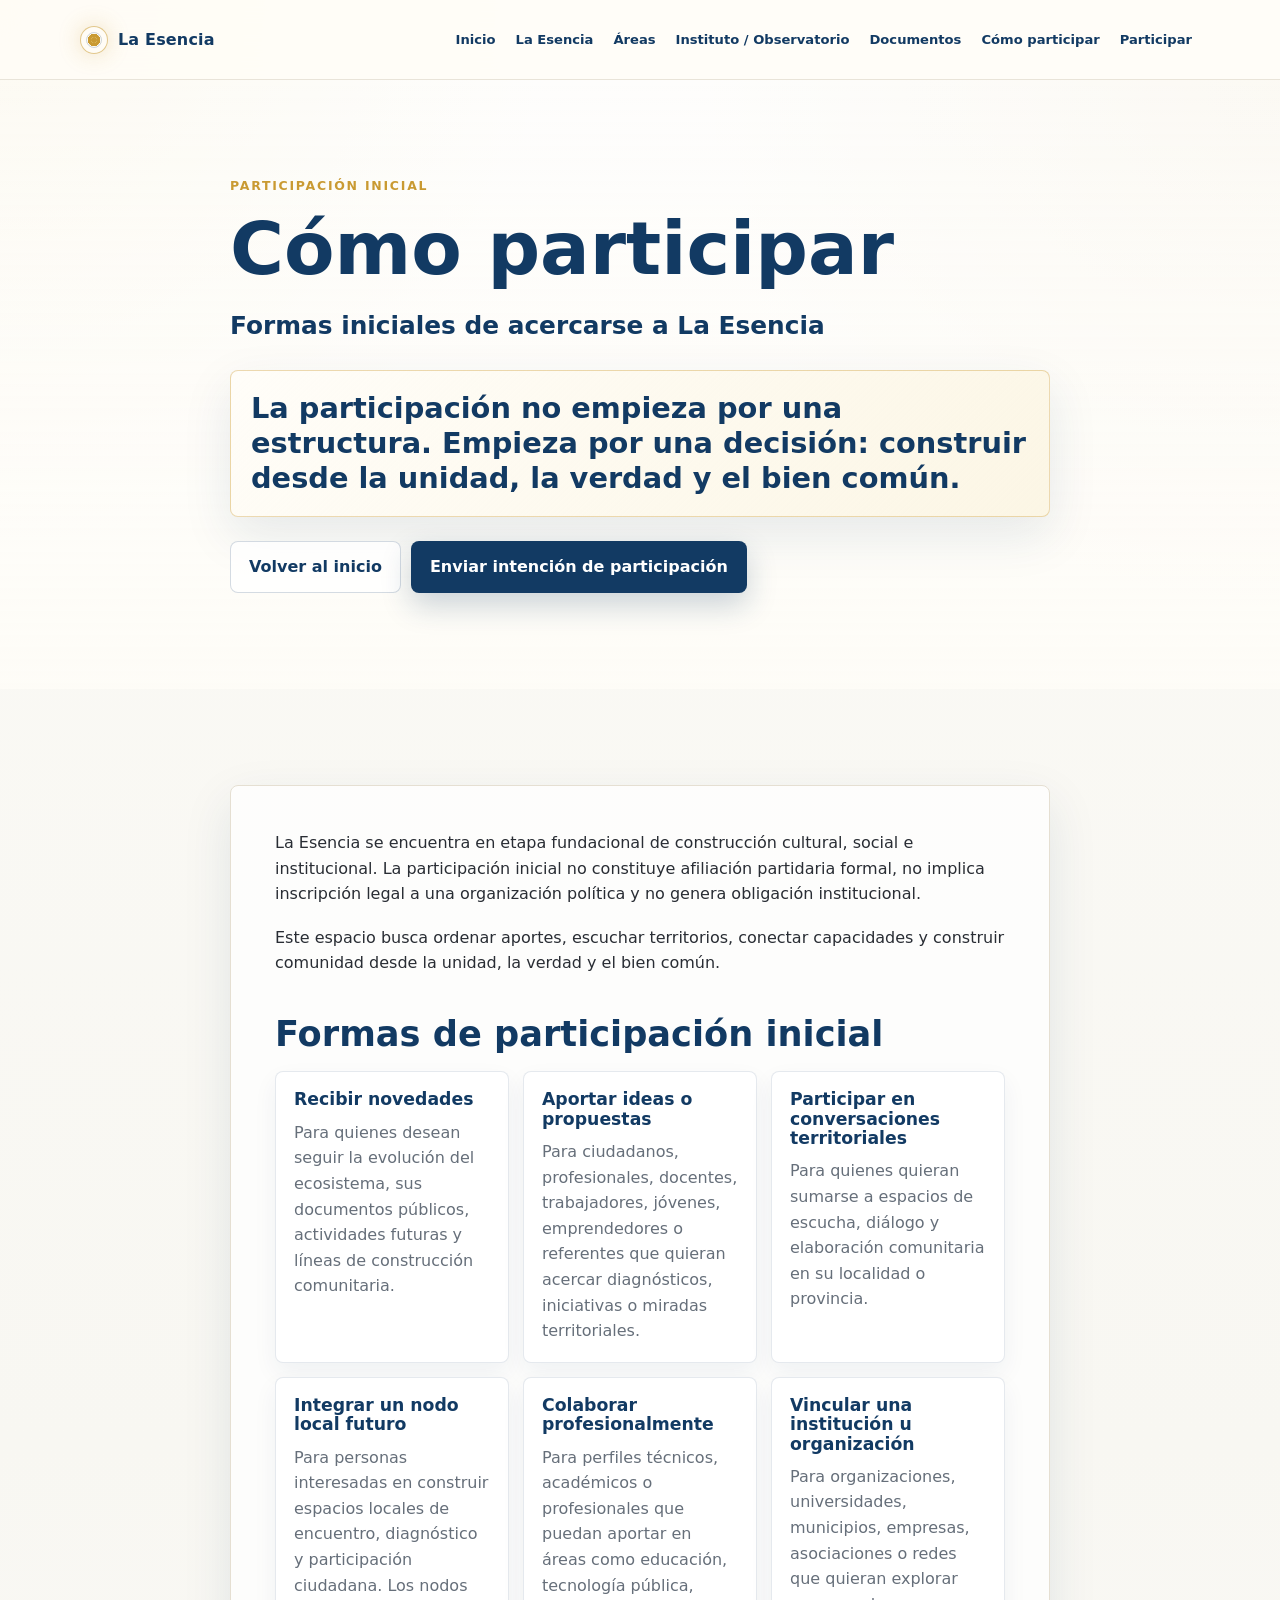
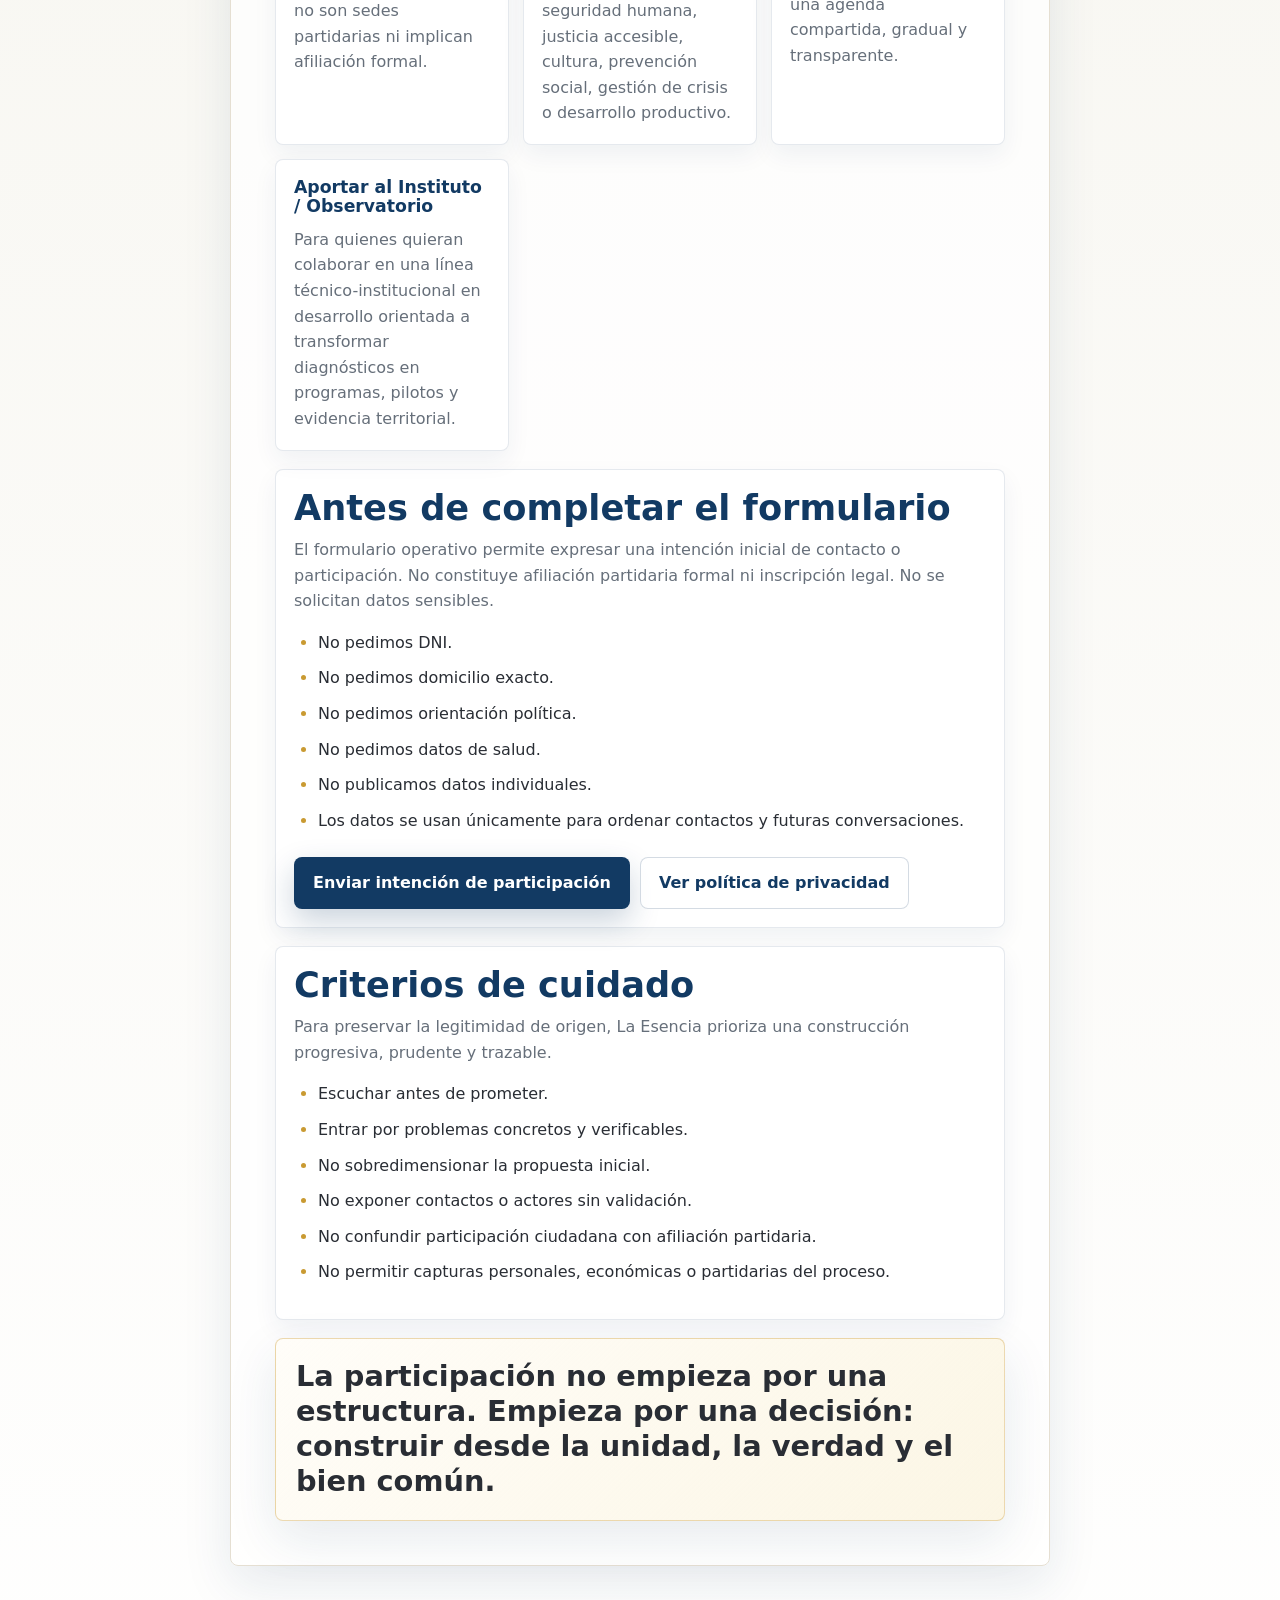
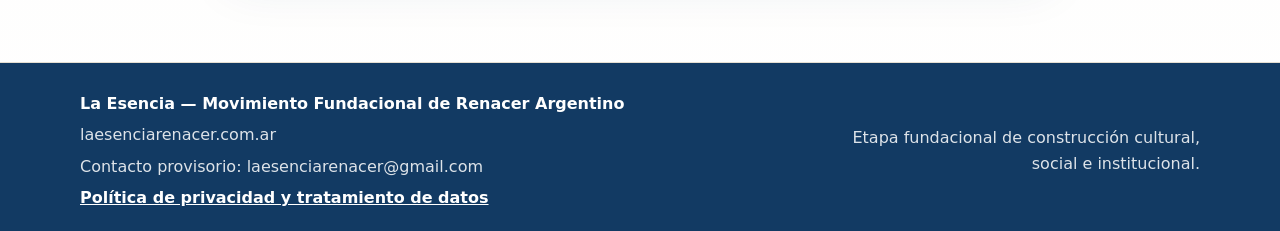
==== como-participar.html @ 6b8d5f59 "Bloque 9: página cómo participar" ====
<!doctype html>
<html lang="es-AR">
  <head>
    <meta charset="utf-8">
    <meta name="viewport" content="width=device-width, initial-scale=1">
    <title>Cómo participar | La Esencia</title>
    <meta
      name="description"
      content="Formas iniciales de acercarse a La Esencia desde la participación ciudadana, profesional, territorial e institucional."
    >
    <meta name="theme-color" content="#f8f7f2">
    <meta name="robots" content="index, follow">
    <link rel="canonical" href="https://laesenciarenacer.com.ar/como-participar.html">
    <link rel="icon" href="assets/favicon.svg" type="image/svg+xml">

    <meta property="og:title" content="Cómo participar | La Esencia">
    <meta
      property="og:description"
      content="Formas iniciales de acercarse a La Esencia: contacto, ideas, nodos futuros, colaboración profesional e institucional."
    >
    <meta property="og:type" content="article">
    <meta property="og:url" content="https://laesenciarenacer.com.ar/como-participar.html">

    <link rel="stylesheet" href="styles.css">
    <script src="script.js" defer></script>
  </head>
  <body>
    <header class="site-header" data-header>
      <a class="brand" href="index.html#inicio" aria-label="Volver al inicio">
        <span class="brand-mark" aria-hidden="true"></span>
        <span class="brand-text">La Esencia</span>
      </a>

      <button
        class="menu-toggle"
        type="button"
        aria-label="Abrir menú"
        aria-expanded="false"
        aria-controls="site-nav"
        data-menu-toggle
      >
        <span></span>
        <span></span>
        <span></span>
      </button>

      <nav class="site-nav" id="site-nav" aria-label="Navegación principal" data-nav>
        <a href="index.html#inicio">Inicio</a>
        <a href="index.html#esencia">La Esencia</a>
        <a href="index.html#areas">Áreas</a>
        <a href="index.html#instituto">Instituto / Observatorio</a>
        <a href="index.html#documentos">Documentos</a>
        <a href="como-participar.html">Cómo participar</a>
        <a href="index.html#participar">Participar</a>
      </nav>
    </header>

    <main class="document-page">
      <section class="document-hero section-band">
        <div class="container narrow reveal">
          <p class="eyebrow">Participación inicial</p>
          <h1>Cómo participar</h1>
          <p class="document-subtitle">Formas iniciales de acercarse a La Esencia</p>
          <p class="document-highlight">
            La participación no empieza por una estructura. Empieza por una decisión: construir desde la unidad, la
            verdad y el bien común.
          </p>
          <div class="document-actions">
            <a class="button button-secondary" href="index.html#inicio">Volver al inicio</a>
            <a
              class="button button-primary"
              href="https://forms.gle/Xy4s8oBx67ghwejFA"
              target="_blank"
              rel="noopener noreferrer"
            >
              Enviar intención de participación
            </a>
          </div>
        </div>
      </section>

      <section class="section document-content">
        <div class="container narrow">
          <article class="document-body reveal">
            <p>
              La Esencia se encuentra en etapa fundacional de construcción cultural, social e institucional. La
              participación inicial no constituye afiliación partidaria formal, no implica inscripción legal a una
              organización política y no genera obligación institucional.
            </p>
            <p>
              Este espacio busca ordenar aportes, escuchar territorios, conectar capacidades y construir comunidad
              desde la unidad, la verdad y el bien común.
            </p>

            <h2>Formas de participación inicial</h2>
            <div class="document-card-grid" aria-label="Formas de participación inicial">
              <section class="document-info-card">
                <h3>Recibir novedades</h3>
                <p>
                  Para quienes desean seguir la evolución del ecosistema, sus documentos públicos, actividades futuras
                  y líneas de construcción comunitaria.
                </p>
              </section>
              <section class="document-info-card">
                <h3>Aportar ideas o propuestas</h3>
                <p>
                  Para ciudadanos, profesionales, docentes, trabajadores, jóvenes, emprendedores o referentes que
                  quieran acercar diagnósticos, iniciativas o miradas territoriales.
                </p>
              </section>
              <section class="document-info-card">
                <h3>Participar en conversaciones territoriales</h3>
                <p>
                  Para quienes quieran sumarse a espacios de escucha, diálogo y elaboración comunitaria en su localidad
                  o provincia.
                </p>
              </section>
              <section class="document-info-card">
                <h3>Integrar un nodo local futuro</h3>
                <p>
                  Para personas interesadas en construir espacios locales de encuentro, diagnóstico y participación
                  ciudadana. Los nodos no son sedes partidarias ni implican afiliación formal.
                </p>
              </section>
              <section class="document-info-card">
                <h3>Colaborar profesionalmente</h3>
                <p>
                  Para perfiles técnicos, académicos o profesionales que puedan aportar en áreas como educación,
                  tecnología pública, seguridad humana, justicia accesible, cultura, prevención social, gestión de
                  crisis o desarrollo productivo.
                </p>
              </section>
              <section class="document-info-card">
                <h3>Vincular una institución u organización</h3>
                <p>
                  Para organizaciones, universidades, municipios, empresas, asociaciones o redes que quieran explorar
                  una agenda compartida, gradual y transparente.
                </p>
              </section>
              <section class="document-info-card">
                <h3>Aportar al Instituto / Observatorio</h3>
                <p>
                  Para quienes quieran colaborar en una línea técnico-institucional en desarrollo orientada a
                  transformar diagnósticos en programas, pilotos y evidencia territorial.
                </p>
              </section>
            </div>

            <section class="document-callout">
              <h2>Antes de completar el formulario</h2>
              <p>
                El formulario operativo permite expresar una intención inicial de contacto o participación. No
                constituye afiliación partidaria formal ni inscripción legal. No se solicitan datos sensibles.
              </p>
              <ul class="document-check-list">
                <li>No pedimos DNI.</li>
                <li>No pedimos domicilio exacto.</li>
                <li>No pedimos orientación política.</li>
                <li>No pedimos datos de salud.</li>
                <li>No publicamos datos individuales.</li>
                <li>Los datos se usan únicamente para ordenar contactos y futuras conversaciones.</li>
              </ul>
              <div class="document-actions">
                <a
                  class="button button-primary"
                  href="https://forms.gle/Xy4s8oBx67ghwejFA"
                  target="_blank"
                  rel="noopener noreferrer"
                >
                  Enviar intención de participación
                </a>
                <a class="button button-secondary" href="privacidad.html">Ver política de privacidad</a>
              </div>
            </section>

            <section class="document-callout">
              <h2>Criterios de cuidado</h2>
              <p>
                Para preservar la legitimidad de origen, La Esencia prioriza una construcción progresiva, prudente y
                trazable.
              </p>
              <ul class="document-check-list">
                <li>Escuchar antes de prometer.</li>
                <li>Entrar por problemas concretos y verificables.</li>
                <li>No sobredimensionar la propuesta inicial.</li>
                <li>No exponer contactos o actores sin validación.</li>
                <li>No confundir participación ciudadana con afiliación partidaria.</li>
                <li>No permitir capturas personales, económicas o partidarias del proceso.</li>
              </ul>
            </section>

            <p class="document-final">
              La participación no empieza por una estructura. Empieza por una decisión: construir desde la unidad, la
              verdad y el bien común.
            </p>
          </article>
        </div>
      </section>
    </main>

    <footer class="site-footer">
      <div class="container footer-grid">
        <div>
          <strong>La Esencia — Movimiento Fundacional de Renacer Argentino</strong>
          <p>laesenciarenacer.com.ar</p>
          <p>Contacto provisorio: laesenciarenacer@gmail.com</p>
          <p class="footer-links">
            <a href="privacidad.html">Política de privacidad y tratamiento de datos</a>
          </p>
        </div>
        <p>
          Etapa fundacional de construcción cultural, social e institucional.
        </p>
      </div>
    </footer>

    <button class="back-to-top" type="button" aria-label="Volver arriba" data-back-to-top>
      ↑
    </button>
  </body>
</html>
---- styles.css ----
:root {
  --color-page: #f8f7f2;
  --color-surface: #fffdf8;
  --color-surface-strong: #ffffff;
  --color-text: #292d34;
  --color-muted: #666f7a;
  --color-blue: #123a63;
  --color-blue-soft: #e7eef5;
  --color-gold: #c99a32;
  --color-gold-soft: #f1d991;
  --color-line: #e5dfd2;
  --shadow-soft: 0 18px 50px rgba(18, 58, 99, 0.1);
  --max-width: 1120px;
  --header-height: 72px;
}

* {
  box-sizing: border-box;
}

html {
  scroll-behavior: smooth;
  scroll-padding-top: calc(var(--header-height) + 18px);
}

body {
  margin: 0;
  color: var(--color-text);
  background:
    radial-gradient(circle at top left, rgba(241, 217, 145, 0.28), transparent 34rem),
    linear-gradient(180deg, #fbfaf6 0%, var(--color-page) 42%, #ffffff 100%);
  font-family: Inter, ui-sans-serif, system-ui, -apple-system, BlinkMacSystemFont, "Segoe UI", sans-serif;
  line-height: 1.6;
}

body.nav-open {
  overflow: hidden;
}

a {
  color: inherit;
}

img,
svg {
  display: block;
  max-width: 100%;
}

button,
input,
select,
textarea {
  font: inherit;
}

.container {
  width: min(100% - 32px, var(--max-width));
  margin: 0 auto;
}

.narrow {
  width: min(100% - 32px, 820px);
}

.centered {
  text-align: center;
}

.site-header {
  position: sticky;
  top: 0;
  z-index: 50;
  min-height: var(--header-height);
  display: flex;
  align-items: center;
  justify-content: space-between;
  gap: 20px;
  padding: 14px max(16px, calc((100vw - var(--max-width)) / 2));
  border-bottom: 1px solid rgba(229, 223, 210, 0.82);
  background: rgba(255, 253, 248, 0.92);
  backdrop-filter: blur(18px);
}

.brand {
  display: inline-flex;
  align-items: center;
  gap: 10px;
  color: var(--color-blue);
  font-weight: 800;
  letter-spacing: 0.01em;
  text-decoration: none;
}

.brand-mark {
  position: relative;
  width: 28px;
  height: 28px;
  border: 1px solid rgba(201, 154, 50, 0.54);
  border-radius: 50%;
  background: radial-gradient(circle, var(--color-gold-soft) 0 18%, var(--color-gold) 19% 33%, transparent 35%);
  box-shadow: 0 0 22px rgba(201, 154, 50, 0.28);
}

.brand-mark::before,
.brand-mark::after {
  content: "";
  position: absolute;
  inset: 5px;
  border: 1px solid rgba(18, 58, 99, 0.2);
  border-radius: 50%;
}

.brand-mark::after {
  inset: 10px;
  background: var(--color-gold);
  border: 0;
}

.menu-toggle {
  width: 44px;
  height: 44px;
  display: inline-flex;
  flex-direction: column;
  align-items: center;
  justify-content: center;
  gap: 5px;
  border: 1px solid var(--color-line);
  border-radius: 8px;
  color: var(--color-blue);
  background: var(--color-surface-strong);
  cursor: pointer;
}

.menu-toggle span {
  width: 20px;
  height: 2px;
  border-radius: 999px;
  background: currentColor;
  transition: transform 180ms ease, opacity 180ms ease;
}

.menu-toggle[aria-expanded="true"] span:nth-child(1) {
  transform: translateY(7px) rotate(45deg);
}

.menu-toggle[aria-expanded="true"] span:nth-child(2) {
  opacity: 0;
}

.menu-toggle[aria-expanded="true"] span:nth-child(3) {
  transform: translateY(-7px) rotate(-45deg);
}

.site-nav {
  position: fixed;
  inset: var(--header-height) 16px auto;
  display: grid;
  gap: 6px;
  padding: 14px;
  border: 1px solid var(--color-line);
  border-radius: 8px;
  background: var(--color-surface-strong);
  box-shadow: var(--shadow-soft);
  opacity: 0;
  pointer-events: none;
  transform: translateY(-8px);
  transition: opacity 180ms ease, transform 180ms ease;
}

.site-nav.is-open {
  opacity: 1;
  pointer-events: auto;
  transform: translateY(0);
}

.site-nav a {
  padding: 11px 12px;
  border-radius: 6px;
  color: var(--color-blue);
  font-size: 0.95rem;
  font-weight: 700;
  text-decoration: none;
}

.site-nav a:hover,
.site-nav a:focus-visible {
  background: var(--color-blue-soft);
  outline: none;
}

.section,
.section-band {
  padding: 76px 0;
}

.section-band {
  background:
    linear-gradient(180deg, rgba(255, 255, 255, 0.66), rgba(255, 253, 248, 0.86)),
    radial-gradient(circle at top right, rgba(201, 154, 50, 0.12), transparent 36rem);
}

.hero {
  min-height: calc(100svh - var(--header-height));
  display: grid;
  align-items: center;
  padding: 74px 0 88px;
  overflow: hidden;
}

.hero-grid,
.split-grid {
  display: grid;
  gap: 42px;
  align-items: center;
}

.hero-copy {
  max-width: 690px;
}

.eyebrow {
  margin: 0 0 12px;
  color: var(--color-gold);
  font-size: 0.78rem;
  font-weight: 800;
  letter-spacing: 0.14em;
  text-transform: uppercase;
}

h1,
h2,
h3,
p {
  overflow-wrap: anywhere;
}

h1,
h2,
h3 {
  margin: 0;
  color: var(--color-blue);
  line-height: 1.12;
}

h1 {
  font-size: clamp(3rem, 15vw, 6rem);
  letter-spacing: 0;
}

h2 {
  font-size: clamp(2rem, 9vw, 3.4rem);
  letter-spacing: 0;
}

h3 {
  font-size: 1.18rem;
}

.hero-motto {
  margin: 16px 0 0;
  color: var(--color-blue);
  font-size: clamp(1.2rem, 5vw, 1.75rem);
  font-weight: 700;
}

.hero-intro {
  max-width: 620px;
  margin: 20px 0 0;
  color: var(--color-muted);
  font-size: 1.08rem;
}

.hero-actions {
  display: flex;
  flex-wrap: wrap;
  gap: 12px;
  margin-top: 30px;
}

.button {
  display: inline-flex;
  min-height: 48px;
  align-items: center;
  justify-content: center;
  padding: 12px 18px;
  border: 1px solid transparent;
  border-radius: 8px;
  font-weight: 800;
  text-decoration: none;
  cursor: pointer;
  transition: transform 180ms ease, box-shadow 180ms ease, background 180ms ease;
}

.button:hover,
.button:focus-visible {
  transform: translateY(-1px);
  outline: none;
}

.button-primary {
  color: #ffffff;
  background: var(--color-blue);
  box-shadow: 0 12px 30px rgba(18, 58, 99, 0.22);
}

.button-primary:hover,
.button-primary:focus-visible {
  background: #0d2d4d;
}

.button-secondary {
  color: var(--color-blue);
  border-color: rgba(18, 58, 99, 0.18);
  background: rgba(255, 255, 255, 0.78);
}

.button-secondary:hover,
.button-secondary:focus-visible {
  background: var(--color-blue-soft);
}

.button-disabled {
  margin-top: auto;
  color: var(--color-blue);
  border-color: rgba(18, 58, 99, 0.12);
  background: #f3f0e8;
  box-shadow: none;
  cursor: not-allowed;
  opacity: 0.74;
}

.button-disabled:hover,
.button-disabled:focus-visible {
  transform: none;
}

.hero-symbol {
  position: relative;
  width: min(80vw, 390px);
  aspect-ratio: 1;
  justify-self: center;
  border-radius: 50%;
  background:
    radial-gradient(circle, rgba(255, 255, 255, 0.96) 0 18%, rgba(241, 217, 145, 0.35) 19% 37%, transparent 38%),
    radial-gradient(circle, rgba(201, 154, 50, 0.1), transparent 66%);
  animation: breathe 6s ease-in-out infinite;
}

.solar-core {
  position: absolute;
  inset: 36%;
  border-radius: 50%;
  background: radial-gradient(circle, #fff7d7 0 22%, var(--color-gold-soft) 23% 46%, var(--color-gold) 47% 100%);
  box-shadow:
    0 0 34px rgba(201, 154, 50, 0.56),
    0 0 86px rgba(201, 154, 50, 0.24);
}

.solar-orbit {
  position: absolute;
  border: 1px solid rgba(201, 154, 50, 0.38);
  border-radius: 50%;
}

.orbit-one {
  inset: 18%;
}

.orbit-two {
  inset: 6%;
  border-color: rgba(18, 58, 99, 0.16);
}

.solar-node {
  position: absolute;
  width: 12px;
  height: 12px;
  border-radius: 50%;
  background: var(--color-gold);
  box-shadow: 0 0 22px rgba(201, 154, 50, 0.48);
}

.node-one {
  top: 18%;
  left: 65%;
}

.node-two {
  right: 14%;
  bottom: 31%;
}

.node-three {
  left: 18%;
  bottom: 24%;
}

@keyframes breathe {
  0%,
  100% {
    transform: scale(0.985);
    filter: saturate(0.96);
  }
  50% {
    transform: scale(1.02);
    filter: saturate(1.08);
  }
}

.section-header {
  max-width: 820px;
  margin-bottom: 30px;
}

.section-header p:not(.eyebrow) {
  margin: 16px 0 0;
  color: var(--color-muted);
  font-size: 1.04rem;
}

.section-subtitle {
  color: var(--color-blue) !important;
  font-size: 1.18rem !important;
  font-weight: 800;
}

.text-panel,
.manifesto,
.quote-card,
.stage-note {
  border: 1px solid var(--color-line);
  border-radius: 8px;
  background: rgba(255, 255, 255, 0.72);
  box-shadow: var(--shadow-soft);
}

.text-panel {
  padding: 24px;
}

.text-panel p,
.manifesto p,
.stage-note,
.quote-card p {
  margin: 0;
}

.text-panel p + p,
.manifesto p + p,
.quote-card p + p {
  margin-top: 16px;
}

.card-grid {
  display: grid;
  gap: 16px;
  margin-top: 22px;
}

.principle-card,
.area-card,
.phase-card,
.document-card,
.institute-card,
.route-card {
  border: 1px solid var(--color-line);
  border-radius: 8px;
  background: var(--color-surface-strong);
  box-shadow: 0 12px 28px rgba(18, 58, 99, 0.07);
}

.principle-card {
  padding: 22px;
}

.principle-card p,
.area-card p,
.phase-card p,
.document-card p,
.institute-card p,
.route-card p {
  margin: 12px 0 0;
  color: var(--color-muted);
}

.quote-card {
  padding: 24px;
  color: var(--color-blue);
  font-size: 1.28rem;
  font-weight: 800;
}

.principles-list {
  display: flex;
  flex-wrap: wrap;
  gap: 10px;
  margin-top: 28px;
}

.principles-list span,
.node-grid span {
  display: inline-flex;
  align-items: center;
  min-height: 42px;
  padding: 10px 14px;
  border: 1px solid rgba(18, 58, 99, 0.13);
  border-radius: 999px;
  color: var(--color-blue);
  background: rgba(255, 255, 255, 0.76);
  font-weight: 700;
}

.manifesto {
  padding: clamp(24px, 5vw, 42px);
  color: #30343b;
  font-size: 1.08rem;
}

.manifesto-close {
  color: var(--color-blue);
  font-size: clamp(1.5rem, 7vw, 2.45rem);
  font-weight: 900;
  line-height: 1.16;
}

.area-grid {
  grid-template-columns: 1fr;
}

.area-card {
  padding: 20px;
}

.area-card span,
.phase-card span {
  display: inline-flex;
  margin-bottom: 16px;
  color: var(--color-gold);
  font-size: 0.78rem;
  font-weight: 900;
  letter-spacing: 0.12em;
  text-transform: uppercase;
}

.phase-list {
  display: grid;
  gap: 14px;
}

.phase-card {
  padding: 22px;
}

.institute-highlight {
  margin: 28px 0 0;
  padding: 22px;
  border: 1px solid rgba(201, 154, 50, 0.36);
  border-radius: 8px;
  color: var(--color-blue);
  background:
    linear-gradient(135deg, rgba(255, 253, 248, 0.92), rgba(241, 217, 145, 0.22)),
    var(--color-surface-strong);
  box-shadow: var(--shadow-soft);
  font-size: clamp(1.35rem, 6vw, 2.2rem);
  font-weight: 900;
  line-height: 1.15;
}

.institute-grid,
.route-grid {
  grid-template-columns: 1fr;
}

.institute-card,
.route-card {
  padding: 22px;
}

.subsection-block {
  margin-top: 34px;
}

.subsection-block > p {
  max-width: 760px;
  margin: 12px 0 0;
  color: var(--color-muted);
}

.limit-list {
  display: flex;
  flex-wrap: wrap;
  gap: 10px;
  margin-top: 18px;
}

.limit-list span {
  display: inline-flex;
  align-items: center;
  min-height: 42px;
  padding: 10px 14px;
  border: 1px solid rgba(18, 58, 99, 0.13);
  border-radius: 8px;
  color: var(--color-blue);
  background: rgba(255, 255, 255, 0.76);
  font-weight: 700;
}

.route-card h4 {
  margin: 0;
  color: var(--color-blue);
  font-size: 1.05rem;
}

.stage-note {
  margin: 24px 0 0;
  padding: 18px 20px;
  color: var(--color-blue);
  font-weight: 800;
}

.node-grid {
  display: flex;
  flex-wrap: wrap;
  gap: 12px;
}

.document-grid {
  align-items: stretch;
}

.document-card {
  min-height: 260px;
  display: flex;
  flex-direction: column;
  align-items: flex-start;
  padding: 22px;
}

.document-card > .button {
  margin-top: auto;
}

.document-card-actions,
.document-actions {
  display: flex;
  flex-wrap: wrap;
  gap: 10px;
}

.document-card-actions {
  margin-top: auto;
  padding-top: 18px;
}

.document-card-actions .button {
  min-height: 44px;
  padding: 10px 14px;
  font-size: 0.92rem;
}

main.document-page {
  min-height: calc(100svh - var(--header-height));
}

.document-hero {
  min-height: auto;
  padding: 86px 0 62px;
}

.document-hero h1 {
  font-size: clamp(2.35rem, 10vw, 4.6rem);
}

.document-subtitle {
  margin: 16px 0 0;
  color: var(--color-blue);
  font-size: clamp(1.1rem, 4vw, 1.55rem);
  font-weight: 800;
}

.document-highlight,
.document-final {
  margin: 24px 0 0;
  padding: 20px;
  border: 1px solid rgba(201, 154, 50, 0.36);
  border-radius: 8px;
  color: var(--color-blue);
  background:
    linear-gradient(135deg, rgba(255, 253, 248, 0.94), rgba(241, 217, 145, 0.24)),
    var(--color-surface-strong);
  box-shadow: var(--shadow-soft);
  font-size: clamp(1.25rem, 5vw, 1.8rem);
  font-weight: 900;
  line-height: 1.22;
}

.document-actions {
  margin-top: 24px;
}

.document-content {
  padding-top: 54px;
}

.document-body {
  padding: clamp(22px, 5vw, 44px);
  border: 1px solid var(--color-line);
  border-radius: 8px;
  background: rgba(255, 255, 255, 0.78);
  box-shadow: var(--shadow-soft);
}

.document-body > * {
  margin-top: 0;
}

.document-body > * + * {
  margin-top: 18px;
}

.document-body h2 {
  margin-top: 38px;
  font-size: clamp(1.55rem, 5vw, 2.2rem);
}

.document-body h3 {
  font-size: 1.08rem;
}

.document-body p,
.document-body li {
  color: var(--color-text);
}

.document-card-grid,
.document-stack {
  display: grid;
  gap: 14px;
}

.document-card-grid {
  grid-template-columns: 1fr;
}

.document-stack {
  grid-template-columns: 1fr;
}

.document-info-card,
.document-callout {
  padding: 18px;
  border: 1px solid rgba(18, 58, 99, 0.11);
  border-radius: 8px;
  background: var(--color-surface-strong);
  box-shadow: 0 10px 24px rgba(18, 58, 99, 0.06);
}

.document-info-card span {
  display: inline-flex;
  margin-bottom: 12px;
  color: var(--color-gold);
  font-size: 0.78rem;
  font-weight: 900;
  letter-spacing: 0.1em;
  text-transform: uppercase;
}

.document-info-card p,
.document-callout p {
  margin: 10px 0 0;
  color: var(--color-muted);
}

.document-callout h2 {
  margin: 0;
}

.document-pill-list {
  display: flex;
  flex-wrap: wrap;
  gap: 10px;
}

.document-pill-list span {
  display: inline-flex;
  align-items: center;
  min-height: 42px;
  padding: 10px 14px;
  border: 1px solid rgba(18, 58, 99, 0.13);
  border-radius: 999px;
  color: var(--color-blue);
  background: rgba(255, 255, 255, 0.76);
  font-weight: 700;
}

.document-number-list,
.document-check-list {
  display: grid;
  gap: 10px;
  padding-left: 24px;
}

.document-number-list li::marker,
.document-check-list li::marker {
  color: var(--color-gold);
  font-weight: 900;
}

.document-note {
  margin-top: 34px;
  padding: 18px 20px;
  border-left: 3px solid rgba(201, 154, 50, 0.72);
  border-radius: 6px;
  color: var(--color-blue) !important;
  background: rgba(255, 253, 248, 0.86);
  font-weight: 800;
}

.privacy-version {
  margin: 14px 0 0;
  color: var(--color-muted);
  font-weight: 800;
}

.privacy-body {
  scroll-margin-top: calc(var(--header-height) + 24px);
}

.privacy-section {
  margin-top: 34px;
}

.privacy-section h2 {
  margin-top: 0;
}

.contact-line {
  padding-top: 8px;
  font-weight: 700;
}

.contact-line a {
  color: var(--color-blue);
  text-decoration-color: rgba(201, 154, 50, 0.7);
  text-decoration-thickness: 2px;
  text-underline-offset: 4px;
}

.institutional-note {
  margin-top: 18px;
  padding: 14px 16px;
  border-left: 3px solid rgba(201, 154, 50, 0.72);
  border-radius: 6px;
  color: var(--color-muted);
  background: rgba(255, 253, 248, 0.78);
  font-size: 0.94rem;
}

.participation-card {
  display: grid;
  gap: 24px;
  padding: 22px;
  border: 1px solid var(--color-line);
  border-radius: 8px;
  background: var(--color-surface-strong);
  box-shadow: var(--shadow-soft);
}

.participation-card h3 {
  font-size: 1.35rem;
}

.participation-checklist {
  display: grid;
  gap: 10px;
  margin: 16px 0 0;
  padding-left: 22px;
}

.participation-checklist li {
  margin: 0;
  color: var(--color-muted);
  font-weight: 700;
}

.participation-checklist li::marker {
  color: var(--color-gold);
}

.participation-actions {
  display: grid;
  gap: 14px;
}

.participation-actions p {
  margin: 0;
  color: var(--color-blue);
  font-weight: 800;
}

.privacy-link {
  justify-self: start;
  color: var(--color-blue);
  font-weight: 800;
  text-decoration-color: rgba(201, 154, 50, 0.72);
  text-decoration-thickness: 2px;
  text-underline-offset: 4px;
}

.full {
  width: 100%;
}

.closing p:not(.eyebrow) {
  color: var(--color-muted);
  font-size: 1.08rem;
}

.signature {
  display: grid;
  gap: 4px;
  margin-top: 28px;
  color: var(--color-blue);
}

.signature strong {
  font-size: 1.25rem;
}

.site-footer {
  padding: 28px 0;
  border-top: 1px solid var(--color-line);
  background: var(--color-blue);
  color: rgba(255, 255, 255, 0.86);
}

.site-footer strong {
  color: #ffffff;
}

.site-footer p {
  margin: 6px 0 0;
}

.site-footer a {
  color: #ffffff;
}

.footer-links {
  font-weight: 800;
}

.footer-grid {
  display: grid;
  gap: 16px;
}

.back-to-top {
  position: fixed;
  right: 18px;
  bottom: 18px;
  width: 46px;
  height: 46px;
  border: 1px solid rgba(18, 58, 99, 0.16);
  border-radius: 50%;
  color: var(--color-blue);
  background: var(--color-surface-strong);
  box-shadow: var(--shadow-soft);
  cursor: pointer;
  opacity: 0;
  pointer-events: none;
  transform: translateY(8px);
  transition: opacity 180ms ease, transform 180ms ease;
}

.back-to-top.is-visible {
  opacity: 1;
  pointer-events: auto;
  transform: translateY(0);
}

.reveal {
  opacity: 0;
  transform: translateY(18px);
  transition: opacity 520ms ease, transform 520ms ease;
}

.reveal.is-visible {
  opacity: 1;
  transform: translateY(0);
}

@media (min-width: 680px) {
  .container {
    width: min(100% - 48px, var(--max-width));
  }

  .narrow {
    width: min(100% - 48px, 820px);
  }

  .three-columns,
  .area-grid,
  .institute-grid,
  .route-grid,
  .document-grid,
  .document-card-grid {
    grid-template-columns: repeat(2, minmax(0, 1fr));
  }

  .participation-card {
    padding: 24px;
  }

  .footer-grid {
    grid-template-columns: 1.3fr 0.7fr;
    align-items: center;
  }

  .footer-grid > p {
    margin: 0;
    text-align: right;
  }
}

@media (min-width: 1120px) {
  .menu-toggle {
    display: none;
  }

  .site-nav {
    position: static;
    display: flex;
    align-items: center;
    gap: 4px;
    padding: 0;
    border: 0;
    border-radius: 0;
    background: transparent;
    box-shadow: none;
    opacity: 1;
    pointer-events: auto;
    transform: none;
  }

  .site-nav a {
    padding: 8px 8px;
    font-size: 0.82rem;
  }

  .hero-grid,
  .split-grid {
    grid-template-columns: minmax(0, 1fr) minmax(320px, 0.7fr);
  }

  .section,
  .section-band {
    padding: 96px 0;
  }

  .hero {
    padding: 94px 0 112px;
  }

  .three-columns {
    grid-template-columns: repeat(3, minmax(0, 1fr));
  }

  .area-grid {
    grid-template-columns: repeat(5, minmax(0, 1fr));
  }

  .institute-grid,
  .document-grid {
    grid-template-columns: repeat(4, minmax(0, 1fr));
  }

  .route-grid {
    grid-template-columns: repeat(3, minmax(0, 1fr));
  }

  .document-card-grid {
    grid-template-columns: repeat(3, minmax(0, 1fr));
  }

  .area-card {
    min-height: 238px;
  }
}

@media (prefers-reduced-motion: reduce) {
  *,
  *::before,
  *::after {
    scroll-behavior: auto !important;
    animation-duration: 0.01ms !important;
    animation-iteration-count: 1 !important;
    transition-duration: 0.01ms !important;
  }

  .reveal {
    opacity: 1;
    transform: none;
  }
}
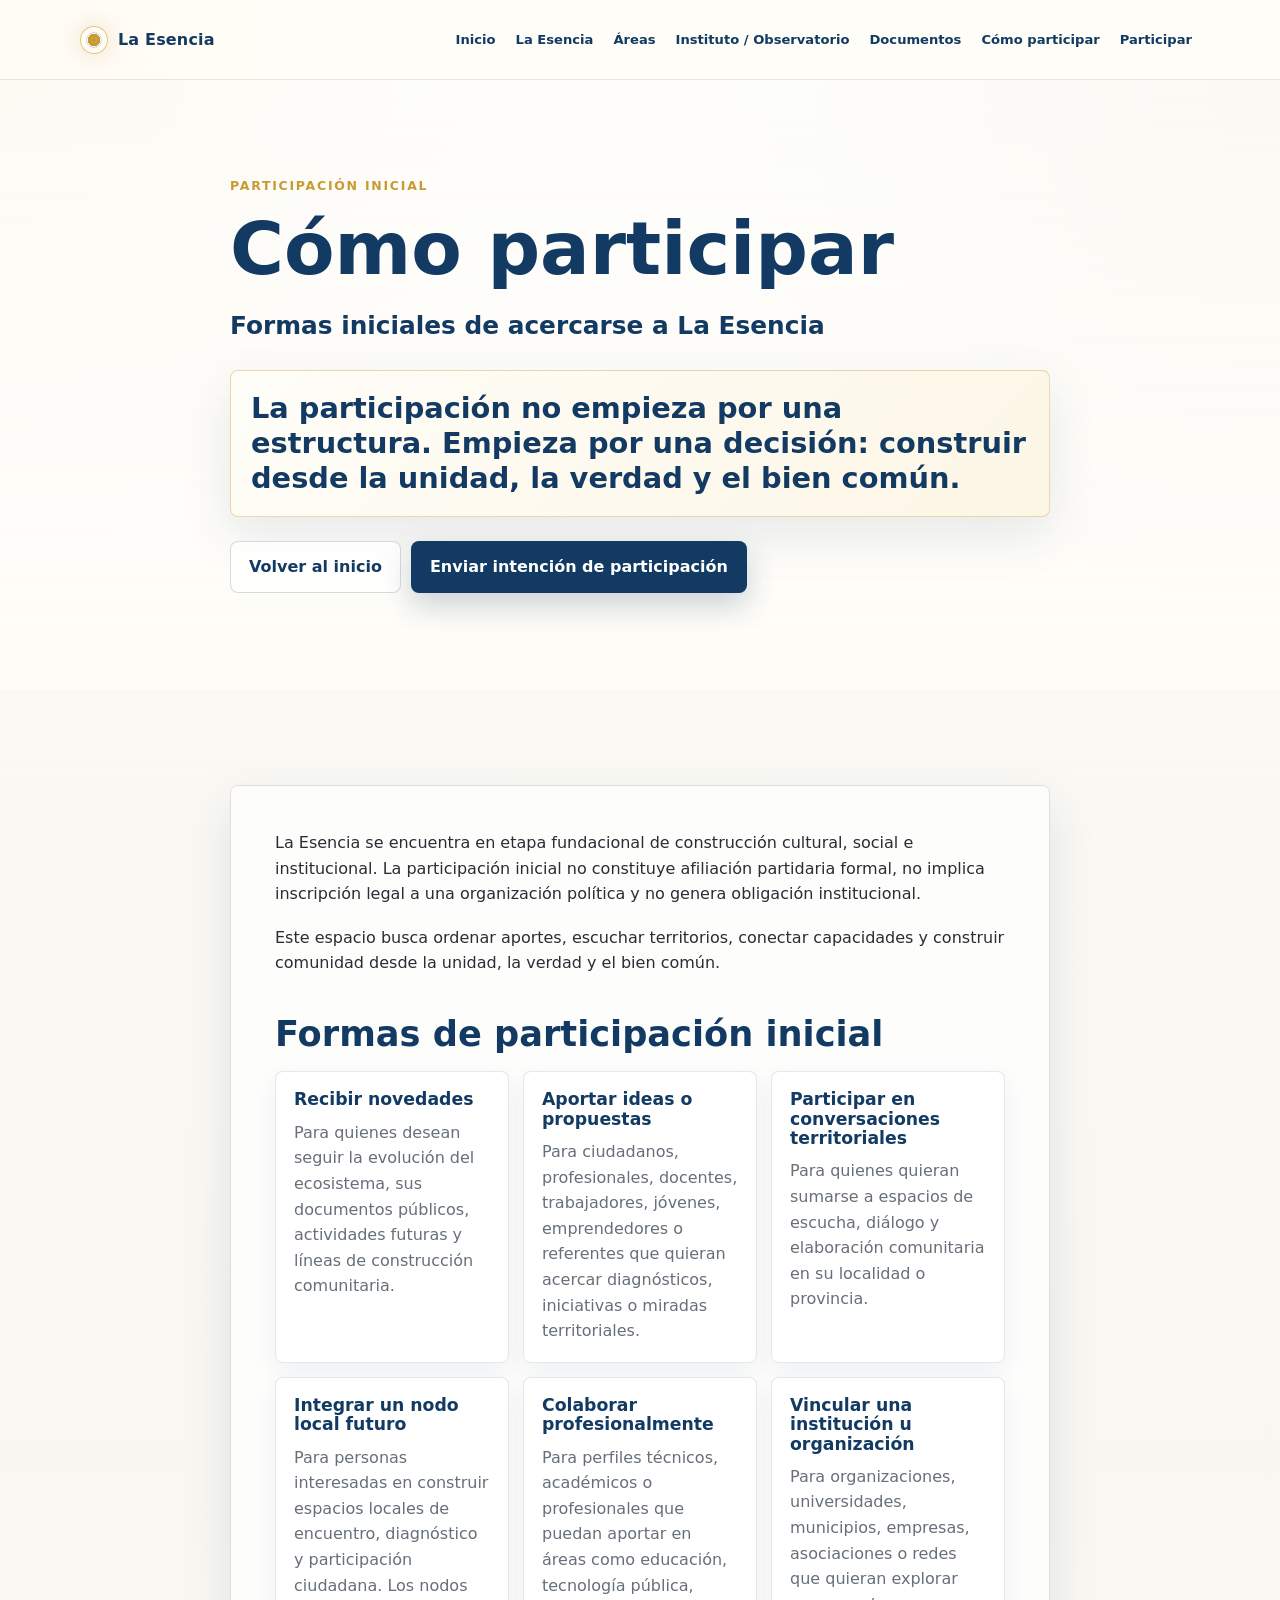
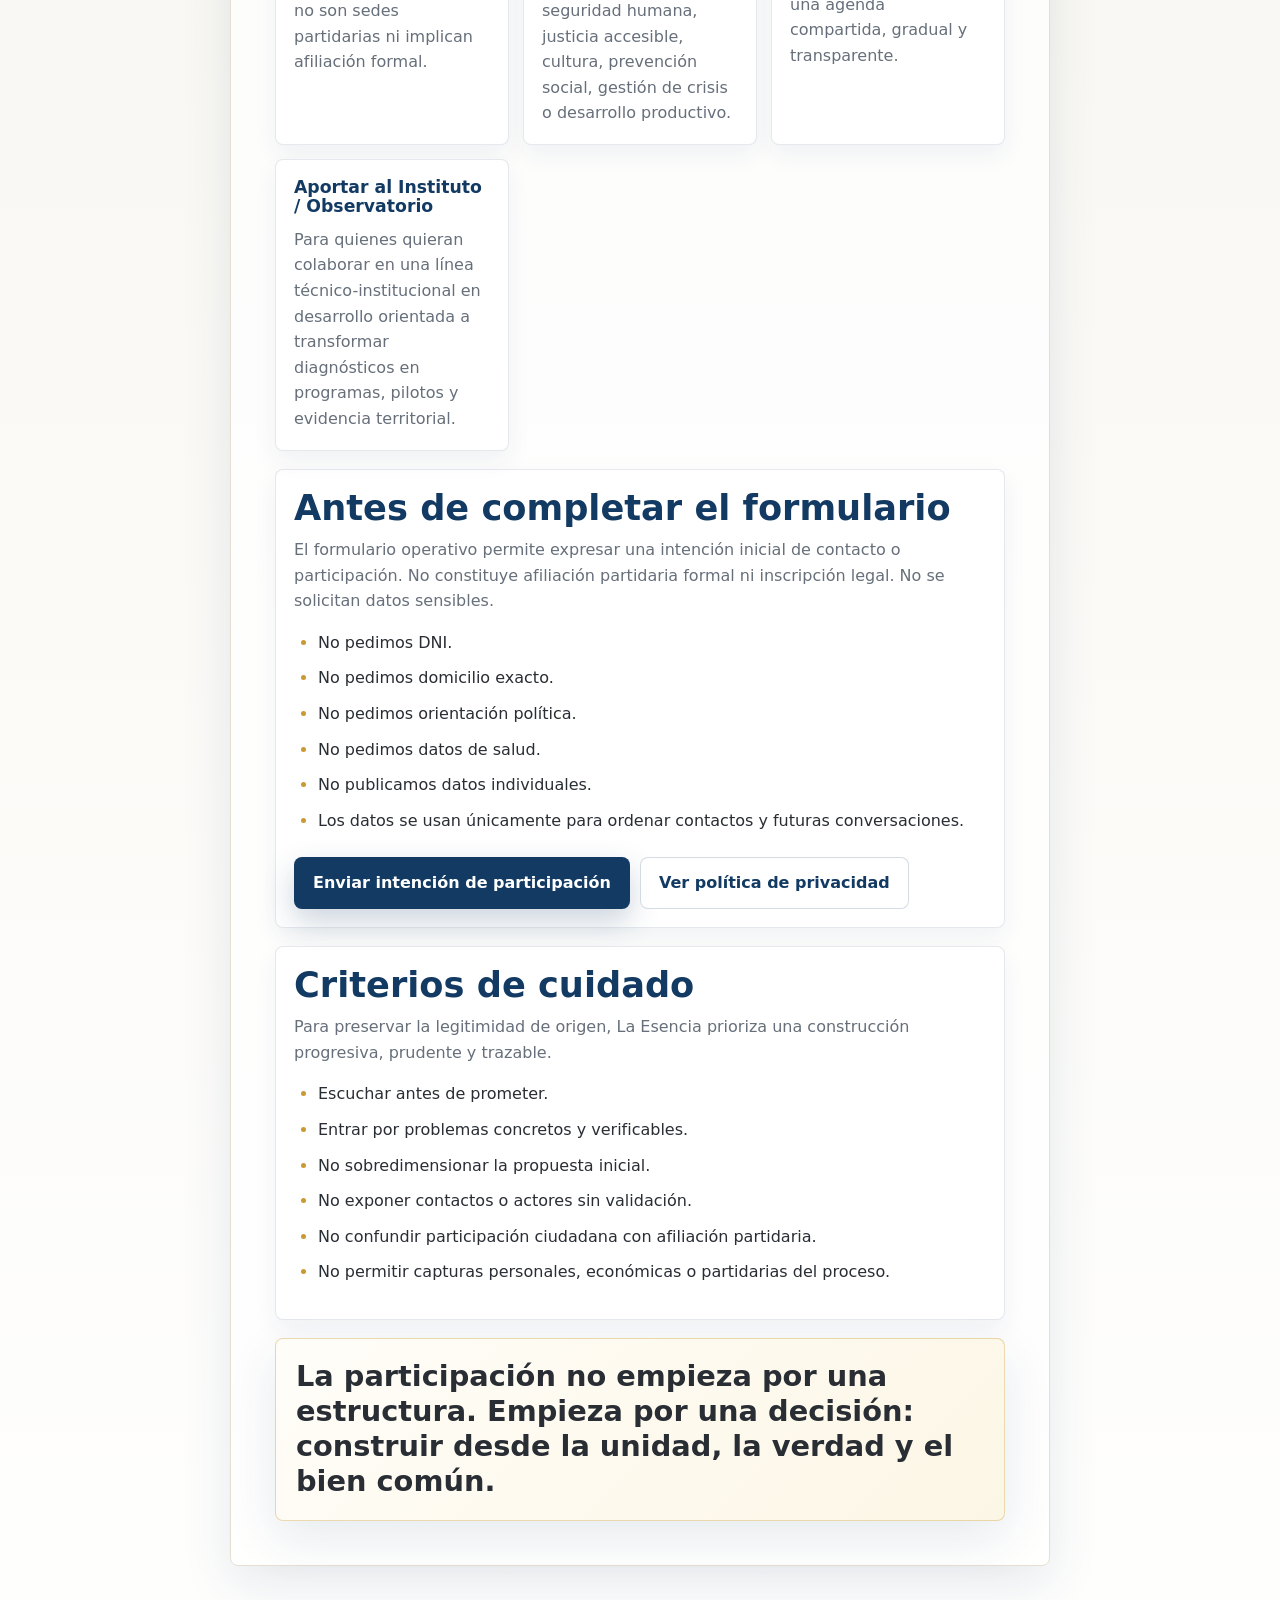
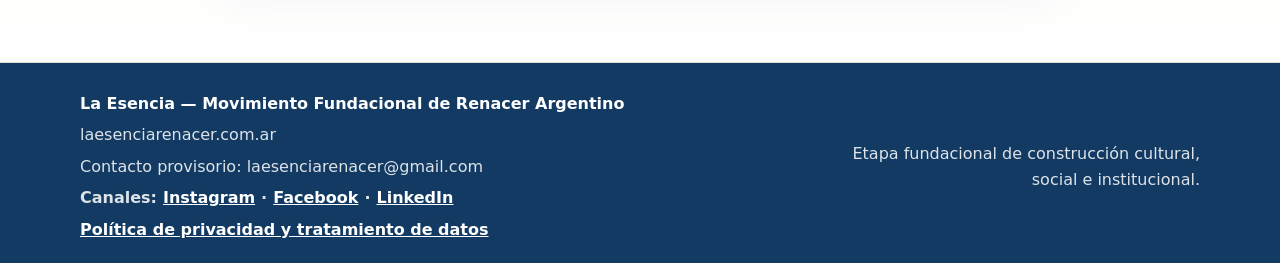
==== commit 32138cb5: "Bloque 12C: enlaces visibles a canales institucionales" ====
--- a/como-participar.html
+++ b/como-participar.html
@@ -204,6 +204,14 @@
           <strong>La Esencia — Movimiento Fundacional de Renacer Argentino</strong>
           <p>laesenciarenacer.com.ar</p>
           <p>Contacto provisorio: laesenciarenacer@gmail.com</p>
+          <p class="footer-links social-links">
+            <span>Canales:</span>
+            <a href="https://www.instagram.com/laesenciarenacer/" target="_blank" rel="noopener noreferrer">Instagram</a>
+            <span aria-hidden="true">·</span>
+            <a href="https://www.facebook.com/laesenciarenacer" target="_blank" rel="noopener noreferrer">Facebook</a>
+            <span aria-hidden="true">·</span>
+            <a href="https://www.linkedin.com/company/la-esencia-renacer-argentino/" target="_blank" rel="noopener noreferrer">LinkedIn</a>
+          </p>
           <p class="footer-links">
             <a href="privacidad.html">Política de privacidad y tratamiento de datos</a>
           </p>
--- a/styles.css
+++ b/styles.css
@@ -928,6 +928,39 @@
   font-size: 1.25rem;
 }
 
+.contact-channels {
+  display: grid;
+  gap: 8px;
+  max-width: 560px;
+  margin: 28px auto 0;
+  padding: 18px 20px;
+  border: 1px solid rgba(18, 58, 99, 0.12);
+  border-radius: 8px;
+  background: rgba(255, 255, 255, 0.72);
+  box-shadow: 0 12px 28px rgba(18, 58, 99, 0.06);
+}
+
+.contact-channels h3 {
+  font-size: 1.1rem;
+}
+
+.contact-channels p {
+  margin: 0;
+  color: var(--color-muted);
+  font-weight: 700;
+}
+
+.contact-channels .social-links {
+  justify-content: center;
+}
+
+.contact-channels a {
+  color: var(--color-blue);
+  text-decoration-color: rgba(201, 154, 50, 0.72);
+  text-decoration-thickness: 2px;
+  text-underline-offset: 4px;
+}
+
 .site-footer {
   padding: 28px 0;
   border-top: 1px solid var(--color-line);
@@ -949,6 +982,13 @@
 
 .footer-links {
   font-weight: 800;
+}
+
+.social-links {
+  display: flex;
+  flex-wrap: wrap;
+  gap: 6px;
+  align-items: center;
 }
 
 .footer-grid {
